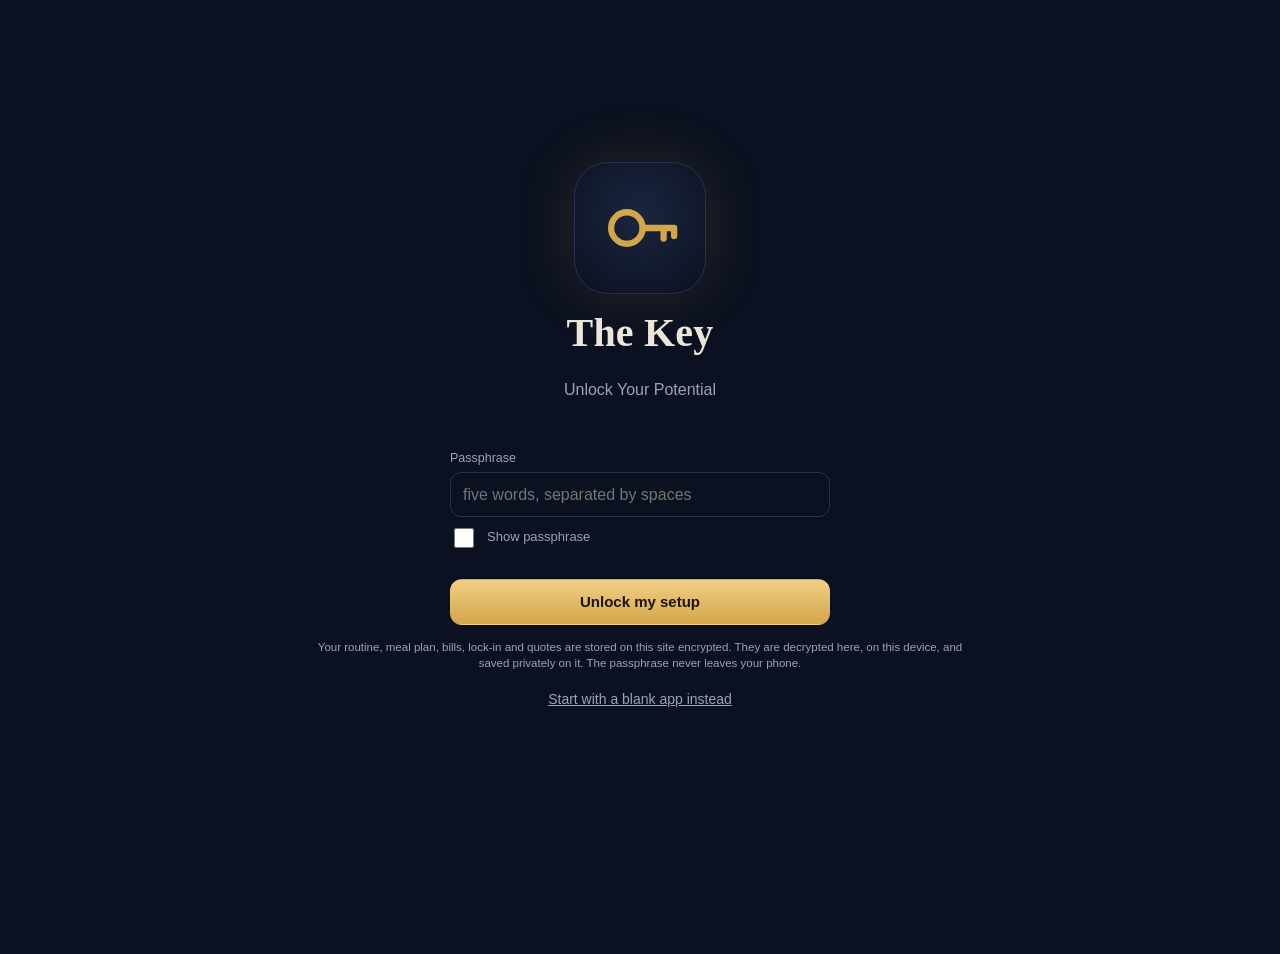
==== index.html @ 8538f2fe "The Key v1.3: phone-first personal operating system (PWA) Three-ring calendar, training log with pro" ====
<!DOCTYPE html>
<html lang="en-GB">
<head>
  <meta charset="utf-8">
  <meta name="viewport" content="width=device-width, initial-scale=1, viewport-fit=cover">
  <title>The Key</title>
  <meta name="description" content="The Key — a private, phone-first personal operating system.">
  <meta name="theme-color" content="#0b1120">
  <meta name="apple-mobile-web-app-capable" content="yes">
  <meta name="mobile-web-app-capable" content="yes">
  <meta name="apple-mobile-web-app-status-bar-style" content="black-translucent">
  <meta name="apple-mobile-web-app-title" content="The Key">
  <link rel="manifest" href="manifest.webmanifest">
  <link rel="icon" type="image/png" sizes="192x192" href="icons/icon-192.png">
  <link rel="apple-touch-icon" href="icons/apple-touch-icon.png">
  <link rel="stylesheet" href="css/styles.css">
</head>
<body>
  <main id="app" aria-live="polite"></main>
  <nav class="tabs" aria-label="Main">
    <div class="inner">
      <a href="#/home" data-tab="home"><svg viewBox="0 0 24 24" fill="none" stroke="currentColor" stroke-width="1.8" stroke-linecap="round" stroke-linejoin="round"><circle cx="8" cy="12" r="4.5"/><path d="M12.5 12H21M18 12v3M21 12v2.5"/></svg>Home</a>
      <a href="#/calendar" data-tab="calendar"><svg viewBox="0 0 24 24" fill="none" stroke="currentColor" stroke-width="1.8"><circle cx="12" cy="12" r="9"/><circle cx="12" cy="12" r="5.8"/><circle cx="12" cy="12" r="2.6"/></svg>Rings</a>
      <a href="#/discover" data-tab="discover"><svg viewBox="0 0 24 24" fill="none" stroke="currentColor" stroke-width="1.8" stroke-linejoin="round"><circle cx="12" cy="12" r="9"/><path d="M15.5 8.5l-2 5-5 2 2-5z"/></svg>Discover</a>
      <a href="#/training" data-tab="training"><svg viewBox="0 0 24 24" fill="none" stroke="currentColor" stroke-width="1.8" stroke-linecap="round"><path d="M6.5 6.5v11M17.5 6.5v11M3.5 9v6M20.5 9v6M6.5 12h11"/></svg>Training</a>
      <a href="#/academy" data-tab="academy"><svg viewBox="0 0 24 24" fill="none" stroke="currentColor" stroke-width="1.8" stroke-linejoin="round"><path d="M3 8l9-4 9 4-9 4-9-4z"/><path d="M7 10v5c0 1.5 2.5 3 5 3s5-1.5 5-3v-5"/></svg>Academy</a>
      <a href="#/more" data-tab="more"><svg viewBox="0 0 24 24" fill="none" stroke="currentColor" stroke-width="1.8" stroke-linecap="round"><rect x="4" y="4" width="6.5" height="6.5" rx="1.8"/><rect x="13.5" y="4" width="6.5" height="6.5" rx="1.8"/><rect x="4" y="13.5" width="6.5" height="6.5" rx="1.8"/><rect x="13.5" y="13.5" width="6.5" height="6.5" rx="1.8"/></svg>More</a>
    </div>
  </nav>
  <div id="overlay"></div>
  <noscript>The Key needs JavaScript enabled.</noscript>
  <script src="js/gazette.js"></script>
  <script src="js/data.js"></script>
  <script src="js/core.js"></script>
  <script src="js/discover.js"></script>
  <script src="js/app.js"></script>
</body>
</html>
---- css/styles.css ----
:root {
  --bg: #0b1120; --bg2: #10182b; --card: #151e33; --card2: #1b2540; --line: #26314f;
  --text: #ece6d8; --muted: #9aa3b8; --faint: #66708a;
  --gold: #d4a64a; --gold2: #f0cf85; --goldDim: rgba(212,166,74,.14);
  --workout: #ff6b5e; --diet: #4aa8ff; --reading: #4fd18b; --warn: #f2a03d; --bad: #ff6b5e; --good: #4fd18b;
  --serif: 'Iowan Old Style', 'Palatino Linotype', Palatino, 'Book Antiqua', Georgia, serif;
  --sans: -apple-system, BlinkMacSystemFont, 'SF Pro Text', 'Segoe UI', Roboto, 'Helvetica Neue', Arial, sans-serif;
  --r: 18px; --safeB: env(safe-area-inset-bottom, 0px); --safeT: env(safe-area-inset-top, 0px);
}
* { box-sizing: border-box; -webkit-tap-highlight-color: transparent; }
html, body { margin: 0; background: var(--bg); color: var(--text); font: 16px/1.45 var(--sans); -webkit-font-smoothing: antialiased; }
body { min-height: 100dvh; overscroll-behavior-y: none; }
a { color: var(--gold2); }
button, input, select, textarea { font: inherit; color: inherit; }
h1, h2, h3 { font-family: var(--serif); font-weight: 600; letter-spacing: .2px; margin: 0; }
h1 { font-size: 30px; } h2 { font-size: 22px; } h3 { font-size: 18px; }
.muted { color: var(--muted); } .faint { color: var(--faint); } .gold { color: var(--gold); } .small { font-size: 13px; } .tiny { font-size: 11.5px; }
.warn { color: var(--warn); } .good { color: var(--good); } .bad { color: var(--bad); }
.serif { font-family: var(--serif); }

#app { max-width: 720px; margin: 0 auto; padding: calc(var(--safeT) + 14px) 16px calc(96px + var(--safeB)); }
.topbar { display: flex; align-items: center; justify-content: space-between; gap: 12px; margin: 4px 0 16px; }
.topbar .brand { display: flex; align-items: center; gap: 10px; }
.topbar .back { background: none; border: 0; color: var(--gold); font-size: 15px; padding: 6px 0; cursor: pointer; }
.eyebrow { text-transform: uppercase; letter-spacing: 1.6px; font-size: 11px; color: var(--gold); font-weight: 600; }

.card { background: linear-gradient(180deg, var(--card), var(--bg2)); border: 1px solid var(--line); border-radius: var(--r); padding: 16px; margin-bottom: 14px; }
.card.tight { padding: 12px 14px; }
.card h3 { margin-bottom: 8px; }
.card-head { display: flex; justify-content: space-between; align-items: baseline; gap: 10px; margin-bottom: 10px; }
.card-head a, .link { color: var(--gold); font-size: 14px; text-decoration: none; cursor: pointer; background: none; border: 0; padding: 0; }
.row { display: flex; align-items: center; gap: 10px; }
.row.between { justify-content: space-between; }
.row.wrap { flex-wrap: wrap; }
.grow { flex: 1; min-width: 0; }
.grid2 { display: grid; grid-template-columns: 1fr 1fr; gap: 10px; }
.grid3 { display: grid; grid-template-columns: repeat(3, 1fr); gap: 10px; }
.stack > * + * { margin-top: 10px; }
.list { list-style: none; margin: 0; padding: 0; }
.list > li { padding: 11px 0; border-top: 1px solid var(--line); }
.list > li:first-child { border-top: 0; }
.pill { display: inline-flex; align-items: center; gap: 6px; padding: 3px 10px; border-radius: 999px; font-size: 12px; background: var(--card2); border: 1px solid var(--line); color: var(--muted); white-space: nowrap; }
.pill.gold { background: var(--goldDim); border-color: rgba(212,166,74,.35); color: var(--gold2); }
.pill.warn { color: var(--warn); border-color: rgba(242,160,61,.4); }
.pill.good { color: var(--good); border-color: rgba(79,209,139,.35); }
.dot { width: 9px; height: 9px; border-radius: 50%; display: inline-block; flex: none; }

.btn { appearance: none; border: 1px solid var(--line); background: var(--card2); color: var(--text); padding: 11px 16px; border-radius: 12px; font-weight: 600; font-size: 15px; cursor: pointer; display: inline-flex; align-items: center; justify-content: center; gap: 8px; min-height: 44px; }
.btn.primary { background: linear-gradient(180deg, var(--gold2), var(--gold)); color: #1a1406; border-color: transparent; }
.btn.ghost { background: transparent; }
.btn.danger { color: var(--bad); border-color: rgba(255,107,94,.4); background: transparent; }
.btn.sm { padding: 6px 11px; min-height: 34px; font-size: 13.5px; border-radius: 10px; }
.btn.block { width: 100%; }
.btn:active { transform: scale(.98); }
.icon-btn { background: var(--card2); border: 1px solid var(--line); border-radius: 10px; width: 36px; height: 36px; display: inline-grid; place-items: center; cursor: pointer; color: var(--muted); flex: none; }

label.f { display: block; font-size: 12.5px; color: var(--muted); margin: 10px 0 4px; }
input[type=text], input[type=password], input[type=number], input[type=date], input[type=time], input[type=url], select, textarea {
  width: 100%; background: var(--bg); border: 1px solid var(--line); border-radius: 11px; padding: 10px 12px; min-height: 44px; outline: none; }
input:focus, select:focus, textarea:focus { border-color: var(--gold); }
textarea { min-height: 90px; resize: vertical; line-height: 1.5; }
input[type=checkbox] { width: 20px; height: 20px; accent-color: var(--gold); }
.seg { display: flex; background: var(--bg); border: 1px solid var(--line); border-radius: 12px; padding: 3px; gap: 3px; overflow-x: auto; scrollbar-width: none; }
.seg::-webkit-scrollbar { display: none; }
.seg button { flex: 1; border: 0; background: transparent; padding: 8px 10px; border-radius: 9px; color: var(--muted); font-weight: 600; font-size: 13.5px; white-space: nowrap; cursor: pointer; }
.seg button.on { background: var(--card2); color: var(--gold2); }

/* bottom nav */
nav.tabs { position: fixed; left: 0; right: 0; bottom: 0; z-index: 20; background: rgba(11,17,32,.92); backdrop-filter: blur(18px); -webkit-backdrop-filter: blur(18px); border-top: 1px solid var(--line); padding: 6px 6px calc(6px + var(--safeB)); }
nav.tabs .inner { max-width: 720px; margin: 0 auto; display: grid; grid-template-columns: repeat(6, 1fr); }
nav.tabs a { display: flex; flex-direction: column; align-items: center; gap: 3px; padding: 6px 0; text-decoration: none; color: var(--faint); font-size: 10px; font-weight: 600; letter-spacing: .2px; }
nav.tabs a svg { width: 24px; height: 24px; }
nav.tabs a.on { color: var(--gold2); }

/* rings */
.rings-hero { display: flex; align-items: center; gap: 18px; }
.ring-legend { flex: 1; min-width: 0; }
.ring-legend .item { display: flex; align-items: center; gap: 10px; padding: 7px 0; }
.ring-legend .v { font-variant-numeric: tabular-nums; font-weight: 700; font-size: 18px; }
.ring-legend .lbl { font-size: 12px; color: var(--muted); text-transform: uppercase; letter-spacing: 1px; }

/* calendar */
.cal-head { display: grid; grid-template-columns: repeat(7, 1fr); text-align: center; font-size: 11px; color: var(--faint); margin-bottom: 4px; letter-spacing: 1px; }
.cal { display: grid; grid-template-columns: repeat(7, 1fr); gap: 2px; }
.cal .cell { aspect-ratio: .82; display: flex; flex-direction: column; align-items: center; justify-content: flex-start; padding-top: 3px; border-radius: 12px; cursor: pointer; border: 1px solid transparent; position: relative; background: none; color: inherit; }
.cal .cell .n { font-size: 12px; font-weight: 600; color: var(--muted); margin-bottom: 1px; }
.cal .cell.today { border-color: var(--gold); }
.cal .cell.today .n { color: var(--gold2); }
.cal .cell.sel { background: var(--card2); }
.cal .cell.out { opacity: .28; }
.cal .cell.incycle::after { content: ''; position: absolute; bottom: 3px; width: 4px; height: 4px; border-radius: 50%; background: var(--gold); opacity: .6; }
.cal .cell svg { width: 88%; height: auto; }
.weekrow { display: flex; align-items: center; gap: 12px; padding: 10px 0; border-top: 1px solid var(--line); cursor: pointer; }
.weekrow:first-child { border-top: 0; }

/* sheet */
.sheet-back { position: fixed; inset: 0; background: rgba(0,0,0,.55); z-index: 40; animation: fade .2s; }
.sheet { position: fixed; left: 0; right: 0; bottom: 0; z-index: 41; max-height: 88dvh; overflow: auto; background: var(--bg2); border-top: 1px solid var(--line); border-radius: 22px 22px 0 0; padding: 10px 18px calc(24px + var(--safeB)); animation: up .25s cubic-bezier(.2,.8,.2,1); max-width: 720px; margin: 0 auto; }
.sheet .grab { width: 40px; height: 5px; border-radius: 3px; background: var(--line); margin: 0 auto 12px; }
@keyframes up { from { transform: translateY(40px); opacity: 0; } }
@keyframes fade { from { opacity: 0; } }

/* training */
.ex { border: 1px solid var(--line); border-radius: 14px; padding: 12px; margin-bottom: 10px; background: var(--bg2); }
.ex .sets { display: grid; grid-template-columns: 28px 1fr 1fr 64px 40px; gap: 6px; align-items: center; margin-top: 8px; }
.ex .sets .h { font-size: 11px; color: var(--faint); text-transform: uppercase; letter-spacing: .8px; }
.ex .sets input { min-height: 40px; padding: 8px; text-align: center; }
.chk { width: 40px; height: 40px; border-radius: 10px; border: 1px solid var(--line); background: var(--bg); display: grid; place-items: center; cursor: pointer; color: var(--faint); }
.chk.on { background: var(--good); border-color: var(--good); color: #062; }
.setno { font-size: 12px; color: var(--faint); text-align: center; cursor: pointer; }
.setno.wu { color: var(--warn); }
.suggest { font-size: 13px; padding: 9px 11px; border-radius: 10px; background: var(--goldDim); color: var(--gold2); margin-top: 8px; }
.suggest.hold { background: rgba(74,168,255,.1); color: #9cc9ff; }
.suggest.info { background: var(--card2); color: var(--muted); }
.timer { position: fixed; right: 16px; bottom: calc(84px + var(--safeB)); z-index: 30; background: var(--gold); color: #1a1406; font-weight: 800; border-radius: 999px; padding: 10px 16px; box-shadow: 0 8px 30px rgba(0,0,0,.4); cursor: pointer; font-variant-numeric: tabular-nums; }

/* academy */
.course-card { display: block; text-decoration: none; color: inherit; position: relative; overflow: hidden; }
.course-card .spine { position: absolute; left: 0; top: 0; bottom: 0; width: 5px; }
.bar { height: 6px; background: var(--bg); border-radius: 3px; overflow: hidden; }
.bar > i { display: block; height: 100%; background: var(--gold); border-radius: 3px; }
.lecture { font-family: var(--serif); font-size: 18px; line-height: 1.65; color: #e9e2cf; }
.lecture p { margin: 0 0 14px; }
.video { border: 1px solid var(--line); border-radius: 14px; padding: 12px; background: var(--bg2); margin-bottom: 10px; }
.quiz-opt { display: block; width: 100%; text-align: left; margin: 6px 0; padding: 11px 13px; border-radius: 11px; border: 1px solid var(--line); background: var(--bg); cursor: pointer; }
.quiz-opt.right { border-color: var(--good); background: rgba(79,209,139,.12); }
.quiz-opt.wrong { border-color: var(--bad); background: rgba(255,107,94,.1); }
.locked { text-align: center; padding: 26px 12px; }
.mod-row { display: flex; align-items: center; gap: 12px; padding: 12px 0; border-top: 1px solid var(--line); text-decoration: none; color: inherit; }
.mod-row:first-child { border-top: 0; }
.mod-num { width: 34px; height: 34px; border-radius: 10px; display: grid; place-items: center; font-weight: 700; font-size: 13px; background: var(--card2); color: var(--muted); flex: none; }
.mod-num.done { background: var(--gold); color: #1a1406; }

/* misc */
.kpi { background: var(--bg); border: 1px solid var(--line); border-radius: 14px; padding: 12px; }
.kpi .v { font-size: 22px; font-weight: 700; font-variant-numeric: tabular-nums; }
.kpi .l { font-size: 11.5px; color: var(--muted); text-transform: uppercase; letter-spacing: .8px; }
.notice { font-size: 13px; padding: 10px 12px; border-radius: 12px; border: 1px dashed rgba(242,160,61,.5); color: #f5c58a; background: rgba(242,160,61,.06); margin-bottom: 12px; }
.empty { text-align: center; color: var(--muted); padding: 18px 8px; font-size: 14px; }
.chart { width: 100%; height: auto; display: block; }
.toast { position: fixed; left: 50%; transform: translateX(-50%); bottom: calc(90px + var(--safeB)); background: var(--card2); border: 1px solid var(--gold); padding: 10px 16px; border-radius: 12px; z-index: 60; font-size: 14px; animation: up .2s; max-width: 90vw; }
.meal-row { display: flex; align-items: center; gap: 12px; }
.meal-time { font-variant-numeric: tabular-nums; font-weight: 700; color: var(--gold2); width: 48px; flex: none; font-size: 14px; }
.lock-item { padding: 14px 0; border-top: 1px solid var(--line); }
.lock-item:first-child { border-top: 0; }
details summary { cursor: pointer; color: var(--gold); font-size: 14px; list-style: none; }
details summary::-webkit-details-marker { display: none; }
hr.sep { border: 0; border-top: 1px solid var(--line); margin: 14px 0; }
@media (min-width: 560px) { .cal .cell .n { font-size: 13px; } }
.list li.row > :last-child, .list li.row b { white-space: nowrap; }

/* ---------- The Key Gazette (Discover) ---------- */
@font-face { font-family: 'Unifraktur'; src: url(../fonts/unifrakturmaguntia-latin-400-normal.woff2) format('woff2'); font-display: swap; }
@font-face { font-family: 'Playfair'; src: url(../fonts/playfair-display-latin-400-normal.woff2) format('woff2'); font-weight: 400; font-display: swap; }
@font-face { font-family: 'Playfair'; src: url(../fonts/playfair-display-latin-400-italic.woff2) format('woff2'); font-weight: 400; font-style: italic; font-display: swap; }
@font-face { font-family: 'Playfair'; src: url(../fonts/playfair-display-latin-700-normal.woff2) format('woff2'); font-weight: 700; font-display: swap; }
@font-face { font-family: 'Playfair'; src: url(../fonts/playfair-display-latin-900-normal.woff2) format('woff2'); font-weight: 900; font-display: swap; }
@font-face { font-family: 'OldStandard'; src: url(../fonts/old-standard-tt-latin-400-normal.woff2) format('woff2'); font-weight: 400; font-display: swap; }
@font-face { font-family: 'OldStandard'; src: url(../fonts/old-standard-tt-latin-400-italic.woff2) format('woff2'); font-weight: 400; font-style: italic; font-display: swap; }
@font-face { font-family: 'OldStandard'; src: url(../fonts/old-standard-tt-latin-700-normal.woff2) format('woff2'); font-weight: 700; font-display: swap; }
@font-face { font-family: 'OldStandard'; src: url(../fonts/old-standard-tt-cyrillic-400-normal.woff2) format('woff2'); unicode-range: U+0400-04FF; font-display: swap; }
.paper { --ink: #1f1a12; --ink2: #4a4032; --rule: #2b241a; margin: calc(-14px - var(--safeT)) -16px 0; padding: calc(var(--safeT) + 14px) 18px 30px; color: var(--ink); font-family: 'OldStandard', 'Iowan Old Style', Georgia, serif; font-size: 16.5px; line-height: 1.55;
  background-color: #efe4cc;
  background-image: radial-gradient(ellipse at 20% 0%, rgba(255,255,255,.45), transparent 55%), radial-gradient(ellipse at 100% 100%, rgba(120,90,40,.18), transparent 60%), url("data:image/svg+xml,%3Csvg xmlns='http://www.w3.org/2000/svg' width='160' height='160'%3E%3Cfilter id='n'%3E%3CfeTurbulence type='fractalNoise' baseFrequency='.85' numOctaves='3' stitchTiles='stitch'/%3E%3CfeColorMatrix values='0 0 0 0 .35 0 0 0 0 .27 0 0 0 0 .15 0 0 0 .09 0'/%3E%3C/filter%3E%3Crect width='100%25' height='100%25' filter='url(%23n)'/%3E%3C/svg%3E");
  min-height: 100dvh; }
.paper a { color: var(--ink); }
.gz-nav { display: flex; justify-content: space-between; gap: 6px; margin-bottom: 10px; }
.gz-nav button { background: none; border: 1px solid rgba(43,36,26,.35); color: var(--ink); font-family: inherit; font-size: 13px; padding: 6px 10px; border-radius: 2px; cursor: pointer; min-height: 34px; }
.gz-nav button:disabled { opacity: .3; }
.gz-top { display: flex; justify-content: space-between; font-size: 10.5px; letter-spacing: 1.2px; text-transform: uppercase; border-top: 3px double var(--rule); border-bottom: 1px solid var(--rule); padding: 4px 0; color: var(--ink2); gap: 6px; }
.gz-mast { font-family: 'Unifraktur', 'Old English Text MT', serif; font-weight: 400; font-size: clamp(38px, 12.5vw, 64px); text-align: center; line-height: 1.05; margin: 10px 0 2px; color: var(--ink); letter-spacing: .5px; }
.gz-mast.small { font-size: 46px; }
.gz-motto { text-align: center; font-style: italic; font-size: 13px; color: var(--ink2); }
.gz-dateline { display: flex; justify-content: space-between; flex-wrap: wrap; gap: 4px; font-size: 11px; letter-spacing: 1px; text-transform: uppercase; border-top: 1px solid var(--rule); border-bottom: 3px double var(--rule); padding: 5px 0; margin-top: 8px; font-weight: 700; }
.gz-back { text-align: center; font-size: 13px; font-style: italic; margin-top: 8px; }
.gz-back .link { color: #7a2e1d; font-family: inherit; text-decoration: underline; }
.gz-qotd { text-align: center; margin: 18px 4px 6px; padding: 16px 12px 10px; border: 1px solid var(--rule); outline: 1px solid var(--rule); outline-offset: 3px; }
.gz-label { font-family: 'Playfair', serif; font-weight: 700; font-size: 11px; letter-spacing: 2.4px; text-transform: uppercase; color: #7a2e1d; margin-bottom: 8px; }
.gz-qotd blockquote { margin: 0; font-family: 'Playfair', serif; font-style: italic; font-size: clamp(19px, 5.4vw, 25px); line-height: 1.35; text-wrap: balance; }
.gz-qotd cite { display: block; margin-top: 8px; font-size: 13px; color: var(--ink2); }
.gz-orn { text-align: center; color: #7a2e1d; font-size: 18px; margin-top: 6px; letter-spacing: 6px; }
.gz-art { margin-top: 18px; }
.gz-kicker { font-family: 'Playfair', serif; font-weight: 700; font-size: 11px; letter-spacing: 2.4px; text-transform: uppercase; color: #7a2e1d; border-bottom: 1px solid var(--rule); padding-bottom: 3px; margin-bottom: 8px; }
.gz-kicker.center { text-align: center; border: 0; margin-top: 16px; }
.gz-head { font-family: 'Playfair', serif; font-weight: 900; font-size: 22px; line-height: 1.12; color: var(--ink); margin: 0 0 6px; text-wrap: balance; }
.gz-art.lead .gz-head { font-size: clamp(30px, 9vw, 42px); text-align: center; line-height: 1.04; }
.gz-art.lead .gz-deck { text-align: center; font-size: 17px; }
.gz-deck { font-style: italic; color: var(--ink2); margin-bottom: 10px; font-size: 15px; }
.gz-fig { margin: 12px 0; }
.gz-fig svg { display: block; width: 100%; height: 210px; filter: grayscale(1) sepia(.45) contrast(1.25) brightness(.92); border: 1px solid var(--rule); mix-blend-mode: multiply; }
.gz-fig figcaption { font-size: 11.5px; font-style: italic; color: var(--ink2); text-align: center; margin-top: 4px; }
.gz-body p { margin: 0 0 10px; text-align: justify; hyphens: auto; -webkit-hyphens: auto; }
.gz-body p.dropcap::first-letter { font-family: 'Playfair', serif; font-weight: 900; float: left; font-size: 3.6em; line-height: .82; padding: 6px 7px 0 0; color: #7a2e1d; }
.gz-refs { font-variant: small-caps; letter-spacing: .6px; font-size: 13.5px; color: var(--ink2); }
.gz-acts { display: flex; gap: 14px; margin-top: 8px; flex-wrap: wrap; }
.gz-acts button { background: none; border: 0; padding: 6px 0; font-family: inherit; font-size: 13.5px; color: var(--ink2); cursor: pointer; text-decoration: underline; text-decoration-color: rgba(43,36,26,.3); text-underline-offset: 3px; min-height: 32px; }
.gz-acts button.on { color: #7a2e1d; font-weight: 700; }
.gz-rule { border-top: 1px solid var(--rule); border-bottom: 1px solid var(--rule); height: 4px; margin: 20px 0 0; }
.gz-cols { display: grid; grid-template-columns: minmax(0, 1.25fr) minmax(0, 1fr); gap: 0 14px; }
.gz-cols > div:first-child { border-right: 1px solid rgba(43,36,26,.5); padding-right: 12px; }
.gz-cols .gz-head { font-size: 20px; }
.gz-cols .gz-body p { font-size: 15px; text-align: left; }
.gz-side .gz-box { margin-top: 18px; }
.gz-box { border: 1px solid var(--rule); padding: 10px 12px; background: rgba(255,250,235,.35); }
.gz-box p { margin: 6px 0 0; font-size: 14.5px; }
.gz-word { font-family: 'OldStandard', 'Times New Roman', serif; font-size: 34px; line-height: 1.1; text-align: center; }
.gz-translit { text-align: center; font-size: 13px; color: var(--ink2); }
.gz-mq { font-style: italic; font-size: 15.5px !important; }
.gz-briefs { column-count: 2; column-gap: 16px; column-rule: 1px solid rgba(43,36,26,.5); }
.gz-brief { break-inside: avoid; margin-bottom: 14px; }
.gz-brief h3 { font-family: 'Playfair', serif; font-weight: 700; font-size: 16.5px; line-height: 1.2; margin: 0 0 4px; color: var(--ink); }
.gz-brief p { margin: 0; font-size: 14.5px; line-height: 1.45; }
.gz-brief a { font-size: 12.5px; font-style: italic; color: var(--ink2); text-decoration: none; }
.gz-q { margin-top: 22px; }
.gz-q h3 { font-family: 'Playfair', serif; font-weight: 700; margin: 0; font-size: 19px; color: var(--ink); }
.gz-q textarea { margin-top: 10px; background: rgba(255,255,255,.4); border: 1px solid rgba(43,36,26,.4); color: var(--ink); font-family: inherit; font-size: 16px; }
.gz-end { text-align: center; margin-top: 26px; border-top: 3px double var(--rule); padding-top: 14px; font-style: italic; }
.gz-end p { margin: 8px 0 14px; }
.gz-btn { display: inline-block; border: 2px solid var(--ink); padding: 10px 16px; font-family: 'Playfair', serif; font-weight: 700; font-style: normal; text-decoration: none; color: var(--ink); }
.gz-small { display: block; margin: 16px auto 0; color: var(--ink2) !important; font-family: inherit; font-size: 13px; text-decoration: underline; }
.gz-clip { border: 1px dashed rgba(43,36,26,.55); padding: 4px 12px 10px; margin-top: 16px; background: rgba(255,250,235,.3); }
.gz-empty { text-align: center; font-style: italic; margin-top: 30px; }
@media (max-width: 370px) { .gz-cols { grid-template-columns: 1fr; } .gz-cols > div:first-child { border: 0; padding: 0; } .gz-briefs { column-count: 1; } }

/* unlock */
body.locked nav.tabs { display: none; }
.unlock { min-height: 88dvh; display: flex; flex-direction: column; align-items: center; justify-content: center; text-align: center; padding: 20px 6px; }
.unlock h1 { font-size: 40px; margin-top: 10px; }
.unlock-key { width: 132px; height: 132px; border-radius: 34px; background: radial-gradient(circle at 50% 40%, #1b2540, #0b1120); border: 1px solid var(--line); display: grid; place-items: center; box-shadow: 0 0 60px rgba(212,166,74,.15); }
.unlock-form { width: 100%; max-width: 380px; text-align: left; margin-top: 22px; }
.unlock .link { color: var(--muted); text-decoration: underline; }
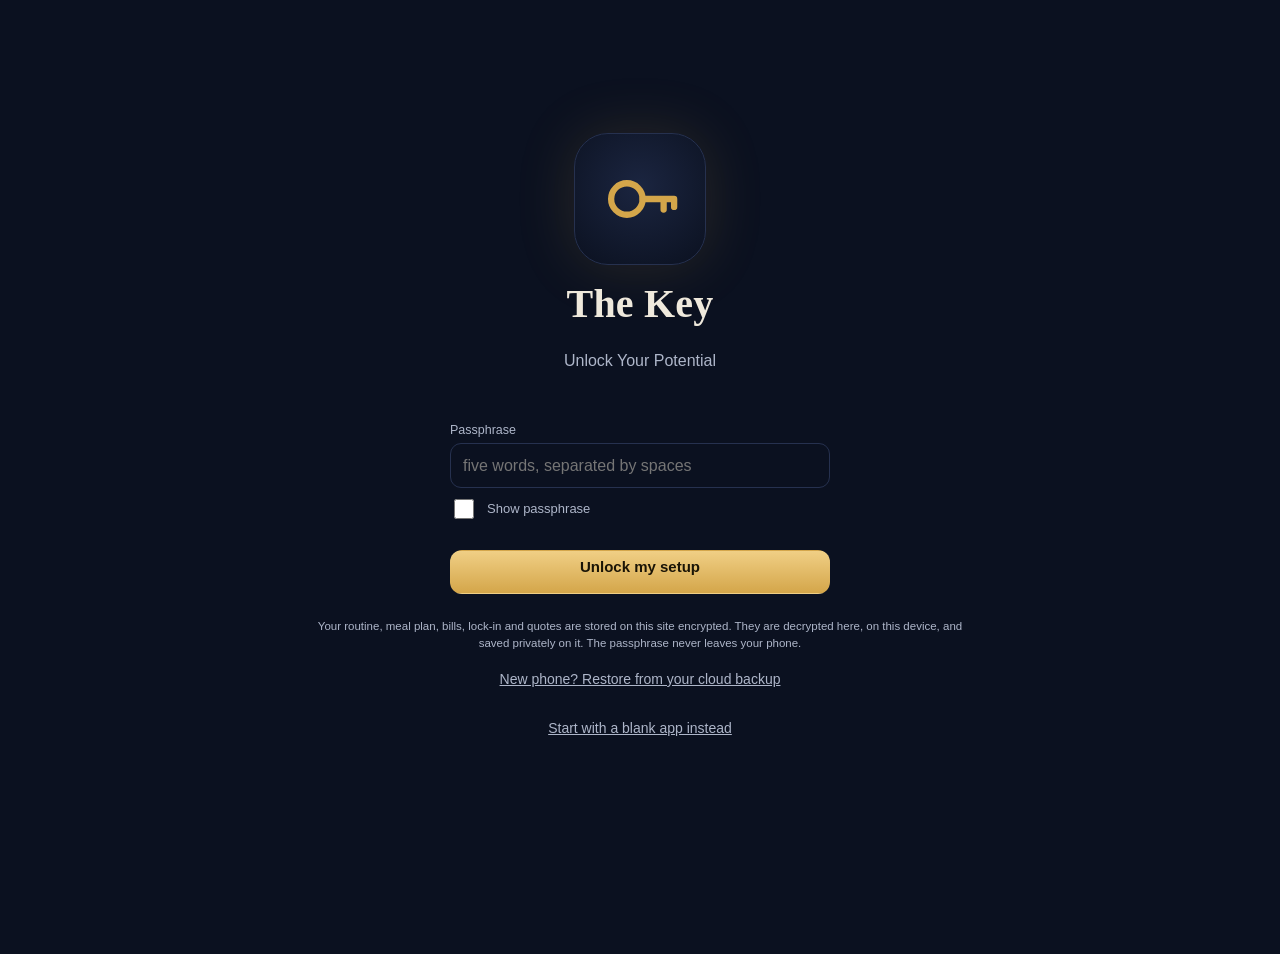
==== commit 3fcbae3d: "The Key v2: Today screen, close the day, focus mode, safe to spend, encrypted backups - Today: conte" ====
--- a/index.html
+++ b/index.html
@@ -19,11 +19,10 @@
   <main id="app" aria-live="polite"></main>
   <nav class="tabs" aria-label="Main">
     <div class="inner">
-      <a href="#/home" data-tab="home"><svg viewBox="0 0 24 24" fill="none" stroke="currentColor" stroke-width="1.8" stroke-linecap="round" stroke-linejoin="round"><circle cx="8" cy="12" r="4.5"/><path d="M12.5 12H21M18 12v3M21 12v2.5"/></svg>Home</a>
+      <a href="#/home" data-tab="home"><svg viewBox="0 0 24 24" fill="none" stroke="currentColor" stroke-width="1.8" stroke-linecap="round" stroke-linejoin="round"><circle cx="8" cy="12" r="4.5"/><path d="M12.5 12H21M18 12v3M21 12v2.5"/></svg>Today</a>
       <a href="#/calendar" data-tab="calendar"><svg viewBox="0 0 24 24" fill="none" stroke="currentColor" stroke-width="1.8"><circle cx="12" cy="12" r="9"/><circle cx="12" cy="12" r="5.8"/><circle cx="12" cy="12" r="2.6"/></svg>Rings</a>
-      <a href="#/discover" data-tab="discover"><svg viewBox="0 0 24 24" fill="none" stroke="currentColor" stroke-width="1.8" stroke-linejoin="round"><circle cx="12" cy="12" r="9"/><path d="M15.5 8.5l-2 5-5 2 2-5z"/></svg>Discover</a>
-      <a href="#/training" data-tab="training"><svg viewBox="0 0 24 24" fill="none" stroke="currentColor" stroke-width="1.8" stroke-linecap="round"><path d="M6.5 6.5v11M17.5 6.5v11M3.5 9v6M20.5 9v6M6.5 12h11"/></svg>Training</a>
-      <a href="#/academy" data-tab="academy"><svg viewBox="0 0 24 24" fill="none" stroke="currentColor" stroke-width="1.8" stroke-linejoin="round"><path d="M3 8l9-4 9 4-9 4-9-4z"/><path d="M7 10v5c0 1.5 2.5 3 5 3s5-1.5 5-3v-5"/></svg>Academy</a>
+      <a href="#/training" data-tab="training"><svg viewBox="0 0 24 24" fill="none" stroke="currentColor" stroke-width="1.8" stroke-linecap="round"><path d="M6.5 6.5v11M17.5 6.5v11M3.5 9v6M20.5 9v6M6.5 12h11"/></svg>Train</a>
+      <a href="#/academy" data-tab="academy"><svg viewBox="0 0 24 24" fill="none" stroke="currentColor" stroke-width="1.8" stroke-linejoin="round"><path d="M3 8l9-4 9 4-9 4-9-4z"/><path d="M7 10v5c0 1.5 2.5 3 5 3s5-1.5 5-3v-5"/></svg>Learn</a>
       <a href="#/more" data-tab="more"><svg viewBox="0 0 24 24" fill="none" stroke="currentColor" stroke-width="1.8" stroke-linecap="round"><rect x="4" y="4" width="6.5" height="6.5" rx="1.8"/><rect x="13.5" y="4" width="6.5" height="6.5" rx="1.8"/><rect x="4" y="13.5" width="6.5" height="6.5" rx="1.8"/><rect x="13.5" y="13.5" width="6.5" height="6.5" rx="1.8"/></svg>More</a>
     </div>
   </nav>
--- a/css/styles.css
+++ b/css/styles.css
@@ -1,6 +1,6 @@
 :root {
   --bg: #0b1120; --bg2: #10182b; --card: #151e33; --card2: #1b2540; --line: #26314f;
-  --text: #ece6d8; --muted: #9aa3b8; --faint: #66708a;
+  --text: #efe9dc; --muted: #aeb6c9; --faint: #7f89a2;
   --gold: #d4a64a; --gold2: #f0cf85; --goldDim: rgba(212,166,74,.14);
   --workout: #ff6b5e; --diet: #4aa8ff; --reading: #4fd18b; --warn: #f2a03d; --bad: #ff6b5e; --good: #4fd18b;
   --serif: 'Iowan Old Style', 'Palatino Linotype', Palatino, 'Book Antiqua', Georgia, serif;
@@ -24,7 +24,7 @@
 .topbar .back { background: none; border: 0; color: var(--gold); font-size: 15px; padding: 6px 0; cursor: pointer; }
 .eyebrow { text-transform: uppercase; letter-spacing: 1.6px; font-size: 11px; color: var(--gold); font-weight: 600; }
 
-.card { background: linear-gradient(180deg, var(--card), var(--bg2)); border: 1px solid var(--line); border-radius: var(--r); padding: 16px; margin-bottom: 14px; }
+.card { background: var(--card); border: 1px solid rgba(255,255,255,.05); border-radius: var(--r); padding: 16px; margin-bottom: 12px; }
 .card.tight { padding: 12px 14px; }
 .card h3 { margin-bottom: 8px; }
 .card-head { display: flex; justify-content: space-between; align-items: baseline; gap: 10px; margin-bottom: 10px; }
@@ -67,8 +67,8 @@
 
 /* bottom nav */
 nav.tabs { position: fixed; left: 0; right: 0; bottom: 0; z-index: 20; background: rgba(11,17,32,.92); backdrop-filter: blur(18px); -webkit-backdrop-filter: blur(18px); border-top: 1px solid var(--line); padding: 6px 6px calc(6px + var(--safeB)); }
-nav.tabs .inner { max-width: 720px; margin: 0 auto; display: grid; grid-template-columns: repeat(6, 1fr); }
-nav.tabs a { display: flex; flex-direction: column; align-items: center; gap: 3px; padding: 6px 0; text-decoration: none; color: var(--faint); font-size: 10px; font-weight: 600; letter-spacing: .2px; }
+nav.tabs .inner { max-width: 720px; margin: 0 auto; display: grid; grid-template-columns: repeat(5, 1fr); }
+nav.tabs a { display: flex; flex-direction: column; align-items: center; gap: 3px; padding: 6px 0; text-decoration: none; color: var(--faint); font-size: 10.5px; font-weight: 600; letter-spacing: .2px; }
 nav.tabs a svg { width: 24px; height: 24px; }
 nav.tabs a.on { color: var(--gold2); }
 
@@ -229,3 +229,84 @@
 .unlock-key { width: 132px; height: 132px; border-radius: 34px; background: radial-gradient(circle at 50% 40%, #1b2540, #0b1120); border: 1px solid var(--line); display: grid; place-items: center; box-shadow: 0 0 60px rgba(212,166,74,.15); }
 .unlock-form { width: 100%; max-width: 380px; text-align: left; margin-top: 22px; }
 .unlock .link { color: var(--muted); text-decoration: underline; }
+
+/* guitar */
+.guitar-head { background: linear-gradient(180deg, var(--card), var(--bg2)); border: 1px solid var(--line); border-radius: var(--r); padding: 12px 14px; margin-bottom: 10px; }
+.guitar-frame { display: block; width: calc(100% + 32px); margin: 0 -16px; border: 0; height: calc(100dvh - 300px - var(--safeB)); min-height: 520px; background: #fff; border-radius: 14px 14px 0 0; }
+body.on-guitar #app { padding-bottom: calc(70px + var(--safeB)); }
+
+/* ================= v2: Today ================= */
+.today-top { display: flex; justify-content: space-between; align-items: flex-end; margin: 6px 0 14px; }
+.today-top h1 { font-size: 32px; }
+.upd { border-color: var(--gold) !important; cursor: pointer; }
+.now { position: relative; border-radius: 22px; padding: 18px 18px 16px; margin-bottom: 14px; background: radial-gradient(120% 140% at 0% 0%, rgba(212,166,74,.20), transparent 55%), linear-gradient(160deg, #1d2846, #121a2e); border: 1px solid rgba(212,166,74,.28); box-shadow: 0 10px 40px rgba(0,0,0,.35); }
+.now.done { background: linear-gradient(160deg, #18263a, #101827); border-color: rgba(79,209,139,.3); }
+.now-label { font-size: 11px; letter-spacing: 2px; text-transform: uppercase; color: var(--gold); font-weight: 700; margin-bottom: 10px; }
+.now-ico { font-size: 30px; line-height: 1; width: 44px; height: 44px; display: grid; place-items: center; background: rgba(255,255,255,.06); border-radius: 14px; flex: none; }
+.now-title { font-family: var(--serif); font-size: 24px; line-height: 1.15; }
+.now-sub { color: var(--muted); font-size: 14px; margin-top: 3px; }
+.now-act { margin-top: 14px; display: flex; gap: 8px; }
+.now-act .btn { flex: 1; min-height: 50px; font-size: 16px; }
+.now-next { margin-top: 14px; padding-top: 12px; border-top: 1px solid rgba(255,255,255,.07); font-size: 13.5px; color: var(--muted); display: grid; gap: 6px; }
+.glance { display: grid; grid-template-columns: 84px repeat(3, minmax(0, 1fr)); gap: 8px; margin-bottom: 14px; align-items: stretch; }
+.g-rings { background: var(--card); border: 1px solid rgba(255,255,255,.05); border-radius: 16px; display: grid; place-items: center; padding: 4px; cursor: pointer; }
+.g-tile { background: var(--card); border: 1px solid rgba(255,255,255,.05); border-radius: 16px; padding: 10px 8px; text-decoration: none; color: var(--text); display: flex; flex-direction: column; justify-content: center; gap: 3px; min-width: 0; }
+.g-v { font-weight: 800; font-size: 19px; font-variant-numeric: tabular-nums; white-space: nowrap; overflow: hidden; text-overflow: ellipsis; }
+.g-v small { font-size: 11px; font-weight: 600; color: var(--faint); margin-left: 1px; }
+.g-l { font-size: 10.5px; color: var(--muted); text-transform: uppercase; letter-spacing: .6px; }
+.block { padding: 4px 2px 14px; margin-bottom: 10px; border-bottom: 1px solid rgba(255,255,255,.06); }
+.block-h { display: flex; justify-content: space-between; align-items: baseline; margin: 8px 0 8px; }
+.block-h h3 { font-size: 19px; }
+ul.plain { list-style: none; margin: 0; padding: 0; }
+.prow { display: flex; align-items: center; gap: 12px; padding: 8px 0; min-height: 44px; }
+.pdot { width: 10px; height: 10px; border-radius: 50%; flex: none; margin: 0 9px 0 4px; }
+.ptime { min-width: 46px; white-space: nowrap; flex: none; font-variant-numeric: tabular-nums; font-weight: 700; color: var(--gold2); font-size: 13.5px; }
+.struck { color: var(--faint); text-decoration: line-through; text-decoration-color: rgba(255,255,255,.25); }
+.chk.sm { width: 34px; height: 34px; border-radius: 9px; }
+.gz-teaser { display: block; text-decoration: none; color: #1f1a12; background: #efe4cc; border-radius: 6px; padding: 14px 16px; margin: 6px 0 14px; box-shadow: 0 6px 24px rgba(0,0,0,.3); font-family: 'OldStandard', Georgia, serif; }
+.gz-teaser-mast { font-family: 'Unifraktur', serif; font-size: 26px; text-align: center; border-bottom: 3px double #2b241a; padding-bottom: 4px; margin-bottom: 8px; }
+.gz-teaser-q { font-family: 'Playfair', serif; font-style: italic; font-size: 16px; text-align: center; line-height: 1.35; }
+.gz-teaser-h { font-family: 'Playfair', serif; font-weight: 900; font-size: 19px; margin-top: 10px; line-height: 1.15; }
+.gz-teaser-cta { font-size: 13px; color: #7a2e1d; margin-top: 6px; font-style: italic; }
+/* rings animate closed */
+.arc { animation: ringfill 1s cubic-bezier(.2,.8,.2,1) both; }
+@keyframes ringfill { from { stroke-dashoffset: var(--c); } }
+/* all rings celebration */
+.celebrate { position: fixed; inset: 0; z-index: 80; display: grid; place-items: center; background: radial-gradient(circle at 50% 45%, rgba(212,166,74,.35), rgba(5,8,16,.92) 60%); animation: fade .3s; transition: opacity .5s; }
+.celebrate.out { opacity: 0; }
+.cel-inner { text-align: center; animation: pop .6s cubic-bezier(.2,1.4,.4,1); }
+.cel-t { font-family: var(--serif); font-size: 30px; color: var(--gold2); margin-top: 14px; }
+.cel-s { color: var(--muted); font-size: 14px; }
+@keyframes pop { from { transform: scale(.6); opacity: 0; } }
+/* close the day */
+.cd-step { padding: 12px 0; border-top: 1px solid rgba(255,255,255,.07); }
+.cd-h { font-weight: 700; font-size: 14px; margin-bottom: 8px; color: var(--gold2); }
+.cd-h .muted { font-weight: 500; color: var(--muted); margin-left: 6px; }
+.cd-step.wk { background: rgba(212,166,74,.05); border-radius: 14px; padding: 12px; border: 1px solid rgba(212,166,74,.2); margin-top: 8px; }
+@media (prefers-reduced-motion: reduce) { .arc, .cel-inner, .celebrate { animation: none !important; } }
+
+/* focus mode */
+.fx-dots { display: flex; gap: 6px; justify-content: center; margin: 4px 0 12px; flex-wrap: wrap; }
+.fx-dot { width: 26px; height: 6px; border-radius: 3px; border: 0; background: var(--line); cursor: pointer; padding: 0; }
+.fx-dot.done { background: var(--good); }
+.fx-dot.cur { background: var(--gold); width: 38px; }
+.fx { background: var(--card); border-radius: 20px; padding: 16px; border: 1px solid rgba(255,255,255,.06); }
+.fx-name { font-size: 26px; margin: 2px 0 4px; }
+.fx-sets { display: grid; gap: 8px; margin-top: 14px; }
+.fx-set { display: grid; grid-template-columns: 30px minmax(0,1fr) minmax(0,1fr) 46px; gap: 8px; align-items: center; padding: 6px; border-radius: 14px; background: var(--bg); }
+.fx-set.is-done { background: rgba(79,209,139,.10); }
+.fx-set.is-wu { opacity: .75; }
+.fx-no { border: 0; background: none; color: var(--faint); font-weight: 700; cursor: pointer; font-size: 14px; }
+.fx-set.is-wu .fx-no { color: var(--warn); }
+.stp { display: grid; grid-template-columns: 34px minmax(0,1fr) 34px; align-items: center; background: var(--card2); border-radius: 12px; height: 50px; }
+.stp button { height: 100%; border: 0; background: none; color: var(--gold2); font-size: 22px; font-weight: 700; cursor: pointer; }
+.stp-v { text-align: center; font-weight: 800; font-size: 19px; font-variant-numeric: tabular-nums; line-height: 1; }
+.stp-v small { display: block; font-size: 10px; color: var(--faint); font-weight: 600; margin-top: 3px; }
+.fx-chk { width: 46px; height: 50px; border-radius: 12px; }
+select.rpe { width: auto; min-height: 34px; padding: 4px 8px; }
+
+.readbar { position: fixed; top: 0; left: 0; right: 0; height: 3px; z-index: 25; background: transparent; }
+.readbar i { display: block; height: 100%; width: 0; background: linear-gradient(90deg, var(--gold), var(--gold2)); transition: width .1s linear; }
+.lecture { line-height: 1.7; }
+
+.nudge { border-color: rgba(242,160,61,.35) !important; background: rgba(242,160,61,.06); }
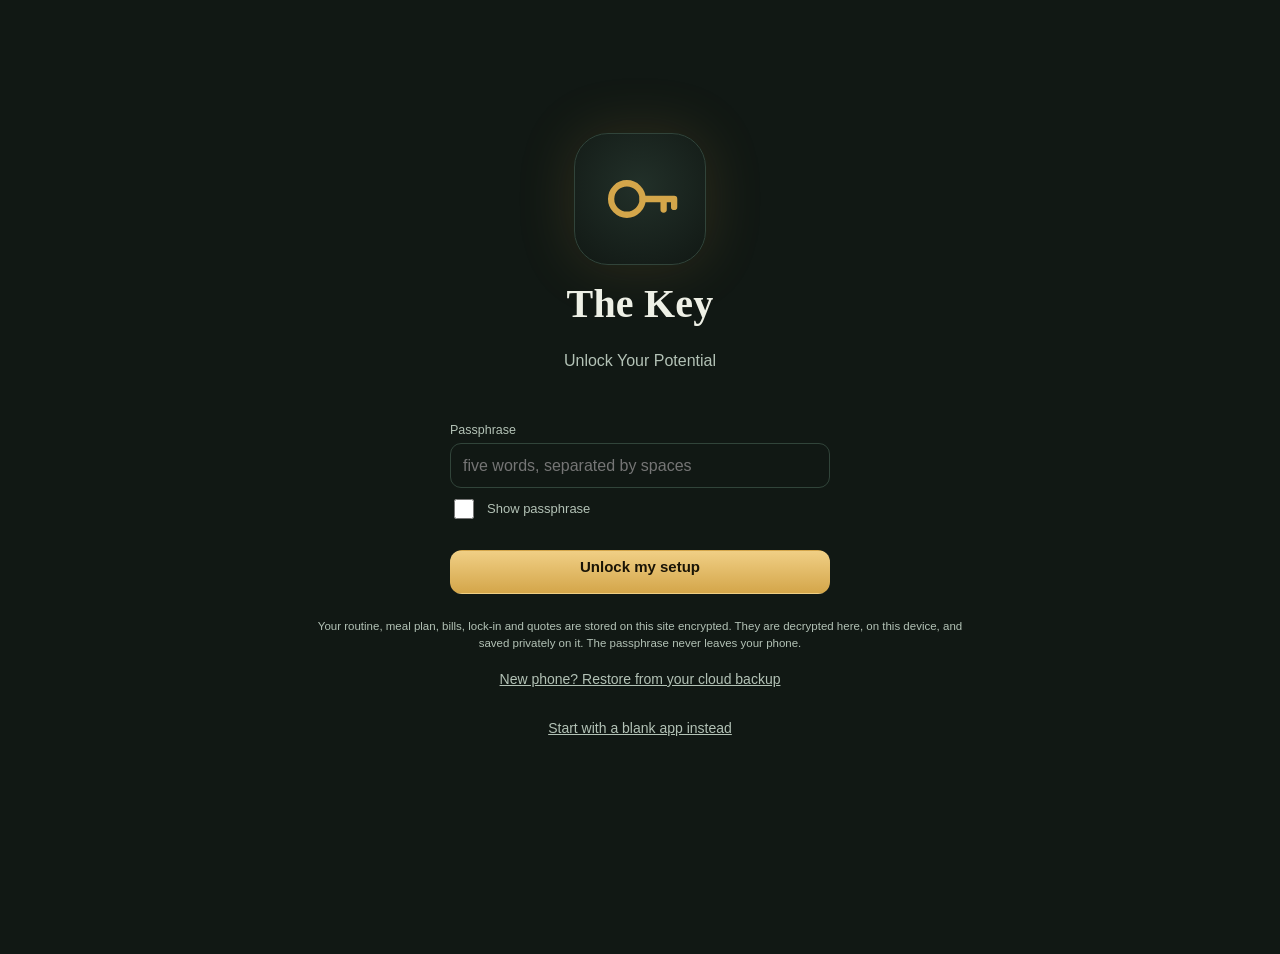
==== commit f6aba35d: "Sage green theme; Gazette and Guitar in a customisable compact tab bar - Deep sage palette replaces " ====
--- a/index.html
+++ b/index.html
@@ -5,7 +5,7 @@
   <meta name="viewport" content="width=device-width, initial-scale=1, viewport-fit=cover">
   <title>The Key</title>
   <meta name="description" content="The Key — a private, phone-first personal operating system.">
-  <meta name="theme-color" content="#0b1120">
+  <meta name="theme-color" content="#111814">
   <meta name="apple-mobile-web-app-capable" content="yes">
   <meta name="mobile-web-app-capable" content="yes">
   <meta name="apple-mobile-web-app-status-bar-style" content="black-translucent">
@@ -18,13 +18,7 @@
 <body>
   <main id="app" aria-live="polite"></main>
   <nav class="tabs" aria-label="Main">
-    <div class="inner">
-      <a href="#/home" data-tab="home"><svg viewBox="0 0 24 24" fill="none" stroke="currentColor" stroke-width="1.8" stroke-linecap="round" stroke-linejoin="round"><circle cx="8" cy="12" r="4.5"/><path d="M12.5 12H21M18 12v3M21 12v2.5"/></svg>Today</a>
-      <a href="#/calendar" data-tab="calendar"><svg viewBox="0 0 24 24" fill="none" stroke="currentColor" stroke-width="1.8"><circle cx="12" cy="12" r="9"/><circle cx="12" cy="12" r="5.8"/><circle cx="12" cy="12" r="2.6"/></svg>Rings</a>
-      <a href="#/training" data-tab="training"><svg viewBox="0 0 24 24" fill="none" stroke="currentColor" stroke-width="1.8" stroke-linecap="round"><path d="M6.5 6.5v11M17.5 6.5v11M3.5 9v6M20.5 9v6M6.5 12h11"/></svg>Train</a>
-      <a href="#/academy" data-tab="academy"><svg viewBox="0 0 24 24" fill="none" stroke="currentColor" stroke-width="1.8" stroke-linejoin="round"><path d="M3 8l9-4 9 4-9 4-9-4z"/><path d="M7 10v5c0 1.5 2.5 3 5 3s5-1.5 5-3v-5"/></svg>Learn</a>
-      <a href="#/more" data-tab="more"><svg viewBox="0 0 24 24" fill="none" stroke="currentColor" stroke-width="1.8" stroke-linecap="round"><rect x="4" y="4" width="6.5" height="6.5" rx="1.8"/><rect x="13.5" y="4" width="6.5" height="6.5" rx="1.8"/><rect x="4" y="13.5" width="6.5" height="6.5" rx="1.8"/><rect x="13.5" y="13.5" width="6.5" height="6.5" rx="1.8"/></svg>More</a>
-    </div>
+    <div class="inner" id="navInner"></div>
   </nav>
   <div id="overlay"></div>
   <noscript>The Key needs JavaScript enabled.</noscript>
--- a/css/styles.css
+++ b/css/styles.css
@@ -1,8 +1,8 @@
 :root {
-  --bg: #0b1120; --bg2: #10182b; --card: #151e33; --card2: #1b2540; --line: #26314f;
-  --text: #efe9dc; --muted: #aeb6c9; --faint: #7f89a2;
+  --bg: #111814; --bg2: #151e19; --card: #1a251f; --card2: #223029; --line: #31443a;
+  --text: #eef0e6; --muted: #b3c2b6; --faint: #84968a;
   --gold: #d4a64a; --gold2: #f0cf85; --goldDim: rgba(212,166,74,.14);
-  --workout: #ff6b5e; --diet: #4aa8ff; --reading: #4fd18b; --warn: #f2a03d; --bad: #ff6b5e; --good: #4fd18b;
+  --workout: #ff6b5e; --diet: #4aa8ff; --reading: #8be0a8; --warn: #f2a03d; --bad: #ff6b5e; --good: #4fd18b;
   --serif: 'Iowan Old Style', 'Palatino Linotype', Palatino, 'Book Antiqua', Georgia, serif;
   --sans: -apple-system, BlinkMacSystemFont, 'SF Pro Text', 'Segoe UI', Roboto, 'Helvetica Neue', Arial, sans-serif;
   --r: 18px; --safeB: env(safe-area-inset-bottom, 0px); --safeT: env(safe-area-inset-top, 0px);
@@ -66,8 +66,8 @@
 .seg button.on { background: var(--card2); color: var(--gold2); }
 
 /* bottom nav */
-nav.tabs { position: fixed; left: 0; right: 0; bottom: 0; z-index: 20; background: rgba(11,17,32,.92); backdrop-filter: blur(18px); -webkit-backdrop-filter: blur(18px); border-top: 1px solid var(--line); padding: 6px 6px calc(6px + var(--safeB)); }
-nav.tabs .inner { max-width: 720px; margin: 0 auto; display: grid; grid-template-columns: repeat(5, 1fr); }
+nav.tabs { position: fixed; left: 0; right: 0; bottom: 0; z-index: 20; background: rgba(17,24,20,.92); backdrop-filter: blur(18px); -webkit-backdrop-filter: blur(18px); border-top: 1px solid var(--line); padding: 6px 6px calc(6px + var(--safeB)); }
+nav.tabs .inner { max-width: 720px; margin: 0 auto; display: grid; grid-template-columns: repeat(var(--n, 6), minmax(0, 1fr)); gap: 2px; }
 nav.tabs a { display: flex; flex-direction: column; align-items: center; gap: 3px; padding: 6px 0; text-decoration: none; color: var(--faint); font-size: 10.5px; font-weight: 600; letter-spacing: .2px; }
 nav.tabs a svg { width: 24px; height: 24px; }
 nav.tabs a.on { color: var(--gold2); }
@@ -226,7 +226,7 @@
 body.locked nav.tabs { display: none; }
 .unlock { min-height: 88dvh; display: flex; flex-direction: column; align-items: center; justify-content: center; text-align: center; padding: 20px 6px; }
 .unlock h1 { font-size: 40px; margin-top: 10px; }
-.unlock-key { width: 132px; height: 132px; border-radius: 34px; background: radial-gradient(circle at 50% 40%, #1b2540, #0b1120); border: 1px solid var(--line); display: grid; place-items: center; box-shadow: 0 0 60px rgba(212,166,74,.15); }
+.unlock-key { width: 132px; height: 132px; border-radius: 34px; background: radial-gradient(circle at 50% 40%, #223029, #111814); border: 1px solid var(--line); display: grid; place-items: center; box-shadow: 0 0 60px rgba(212,166,74,.15); }
 .unlock-form { width: 100%; max-width: 380px; text-align: left; margin-top: 22px; }
 .unlock .link { color: var(--muted); text-decoration: underline; }
 
@@ -239,8 +239,8 @@
 .today-top { display: flex; justify-content: space-between; align-items: flex-end; margin: 6px 0 14px; }
 .today-top h1 { font-size: 32px; }
 .upd { border-color: var(--gold) !important; cursor: pointer; }
-.now { position: relative; border-radius: 22px; padding: 18px 18px 16px; margin-bottom: 14px; background: radial-gradient(120% 140% at 0% 0%, rgba(212,166,74,.20), transparent 55%), linear-gradient(160deg, #1d2846, #121a2e); border: 1px solid rgba(212,166,74,.28); box-shadow: 0 10px 40px rgba(0,0,0,.35); }
-.now.done { background: linear-gradient(160deg, #18263a, #101827); border-color: rgba(79,209,139,.3); }
+.now { position: relative; border-radius: 22px; padding: 18px 18px 16px; margin-bottom: 14px; background: radial-gradient(120% 140% at 0% 0%, rgba(212,166,74,.20), transparent 55%), linear-gradient(160deg, #26372d, #17221c); border: 1px solid rgba(212,166,74,.28); box-shadow: 0 10px 40px rgba(0,0,0,.35); }
+.now.done { background: linear-gradient(160deg, #1e3326, #142019); border-color: rgba(79,209,139,.3); }
 .now-label { font-size: 11px; letter-spacing: 2px; text-transform: uppercase; color: var(--gold); font-weight: 700; margin-bottom: 10px; }
 .now-ico { font-size: 30px; line-height: 1; width: 44px; height: 44px; display: grid; place-items: center; background: rgba(255,255,255,.06); border-radius: 14px; flex: none; }
 .now-title { font-family: var(--serif); font-size: 24px; line-height: 1.15; }
@@ -310,3 +310,11 @@
 .lecture { line-height: 1.7; }
 
 .nudge { border-color: rgba(242,160,61,.35) !important; background: rgba(242,160,61,.06); }
+
+/* compact tab bar: labels only on the active tab */
+nav.tabs a { position: relative; padding: 8px 0 6px; border-radius: 14px; min-height: 52px; justify-content: center; transition: background .2s, color .2s; }
+nav.tabs a .lbl { display: none; font-size: 10.5px; font-weight: 700; letter-spacing: .2px; }
+nav.tabs a.on { background: rgba(212,166,74,.13); }
+nav.tabs a.on .lbl { display: block; }
+nav.tabs a svg { width: 25px; height: 25px; }
+.more-btn svg { width: 20px; height: 20px; }
